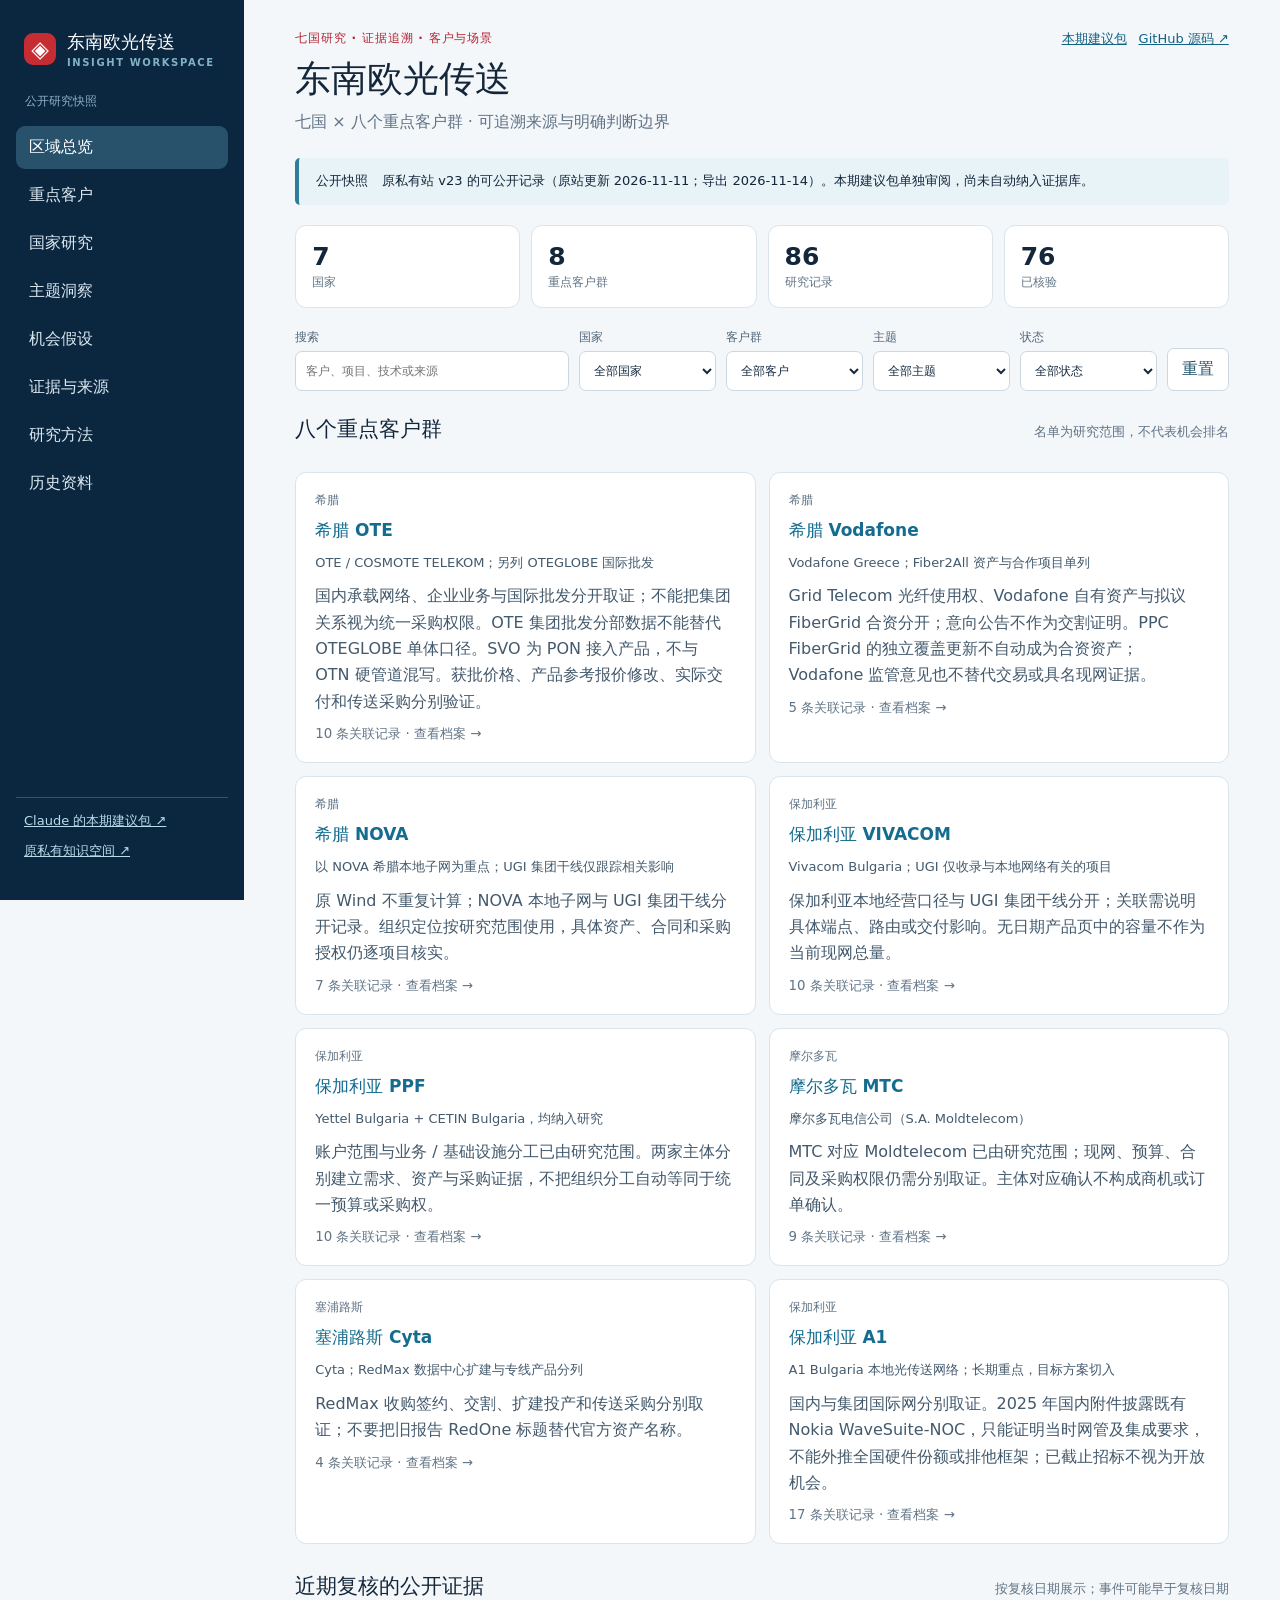
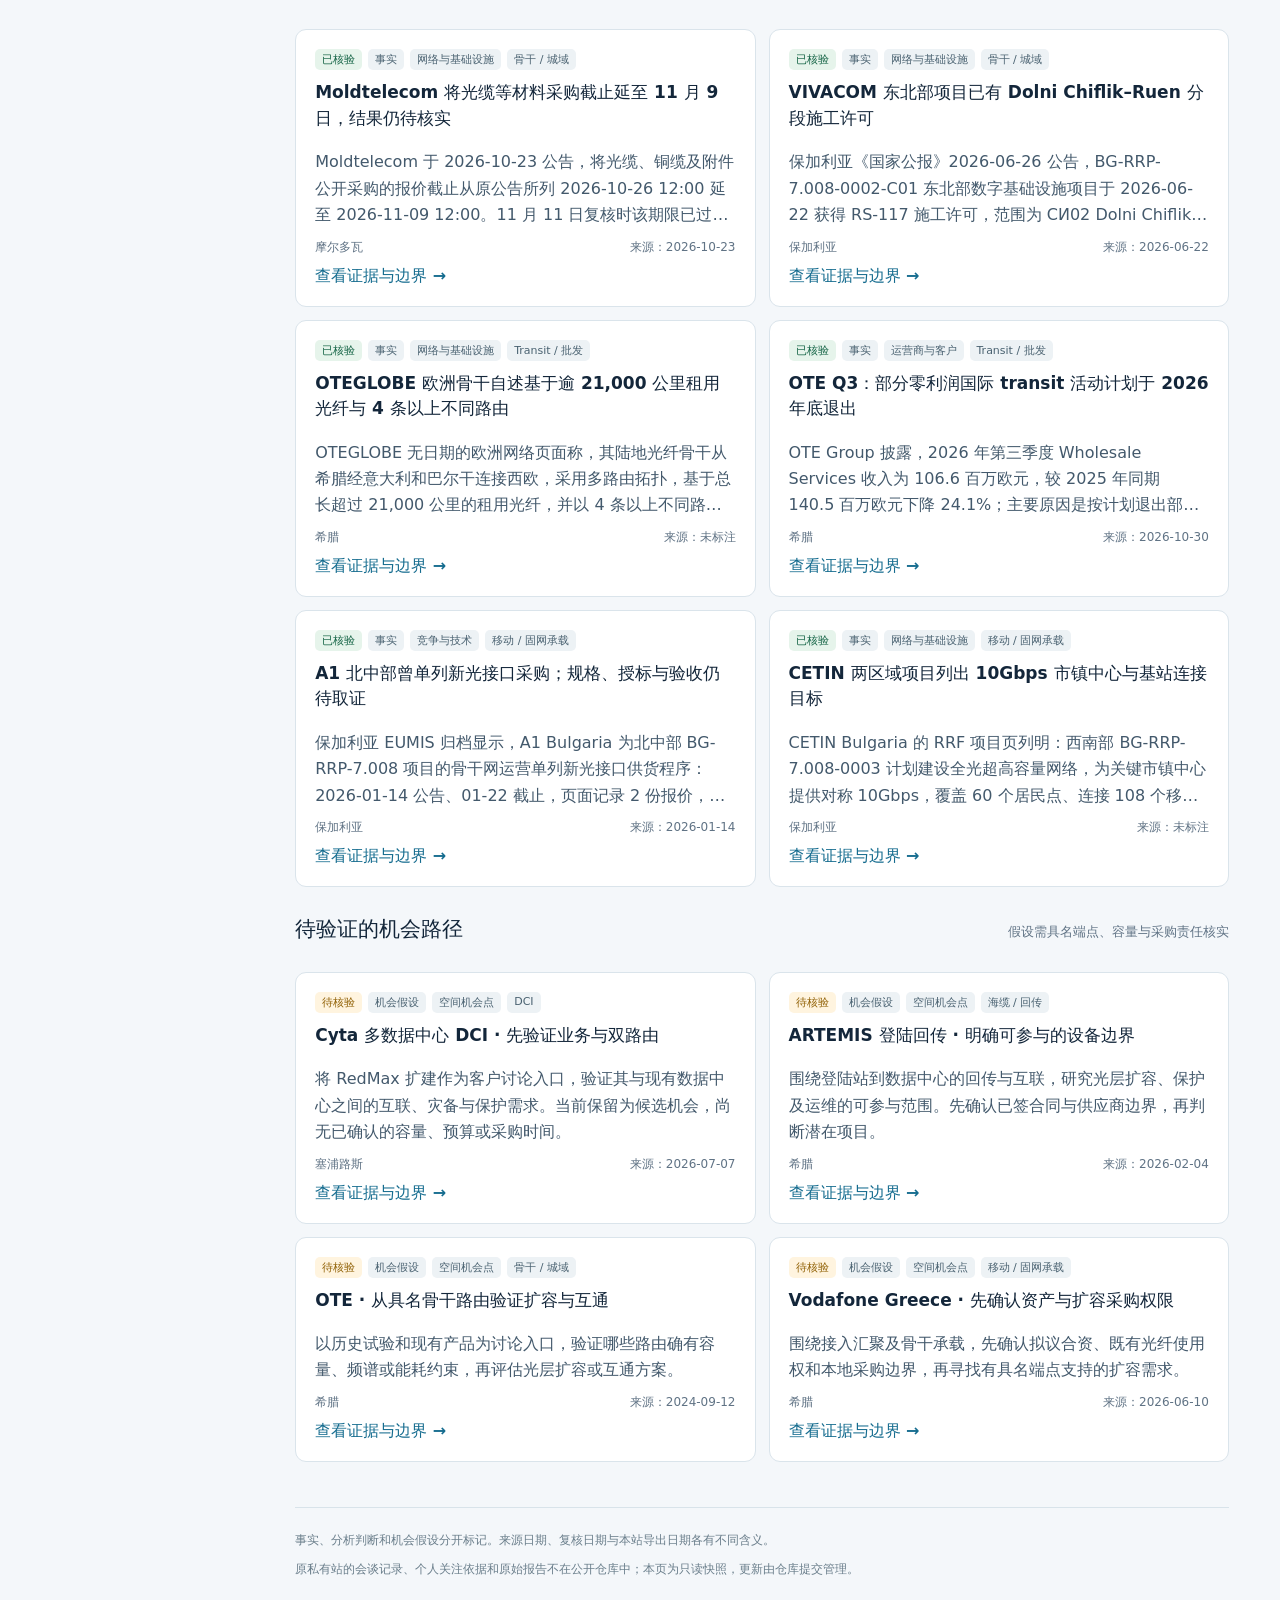
==== docs/knowledge/index.html @ 8187e867 "ChatGPT: export public Site v23 research to Pages subsite Add 86 public-source insights, seven-count" ====
<!doctype html>
<html lang="zh-CN">
<head>
  <meta charset="utf-8">
  <meta name="viewport" content="width=device-width, initial-scale=1">
  <meta name="theme-color" content="#0b2740">
  <title>东南欧光传送 · 公开研究库</title>
  <meta name="description" content="东南欧七国光传送市场、八个重点客户群、来源证据与机会假设。">
  <link rel="stylesheet" href="./styles.css">
  <script type="module" src="./app.js"></script>
</head>
<body>
  <a class="skip-link" href="#content">跳到内容</a>
  <div class="shell">
    <aside class="sidebar" aria-label="研究导航">
      <a class="brand" href="./"><span class="brand-symbol">◈</span><span>东南欧光传送<small>INSIGHT WORKSPACE</small></span></a>
      <p class="sidebar-caption">公开研究快照</p>
      <nav id="nav"></nav>
      <div class="sidebar-bottom">
        <a href="../">Claude 的本期建议包 ↗</a>
        <a href="https://see-optical-intelligence.zmh8901.chatgpt.site/" target="_blank" rel="noopener noreferrer">原私有知识空间 ↗</a>
      </div>
    </aside>
    <main id="content" tabindex="-1">
      <header class="masthead">
        <div><p class="eyebrow">七国研究 · 证据追溯 · 客户与场景</p><h1 id="page-title">东南欧光传送</h1><p id="page-subtitle" class="muted"></p></div>
        <div class="top-links"><a href="../">本期建议包</a><a href="https://github.com/Purple-Sunshine-Harry/see-search" target="_blank" rel="noopener noreferrer">GitHub 源码 ↗</a></div>
      </header>
      <div class="notice" role="note"><strong>公开快照</strong><span id="snapshot-note">正在载入研究记录…</span></div>
      <section class="metrics" id="metrics" aria-label="研究概况"></section>
      <section class="toolbar" aria-label="筛选研究记录">
        <label class="search-label">搜索<input id="search" type="search" placeholder="客户、项目、技术或来源" autocomplete="off"></label>
        <label>国家<select id="country"></select></label>
        <label>客户群<select id="account"></select></label>
        <label>主题<select id="topic"></select></label>
        <label>状态<select id="status"></select></label>
        <button id="reset" class="reset" type="button">重置</button>
      </section>
      <div id="content-body" aria-live="polite"></div>
      <footer><p>事实、分析判断和机会假设分开标记。来源日期、复核日期与本站导出日期各有不同含义。</p><p>原私有站的会谈记录、个人关注依据和原始报告不在公开仓库中；本页为只读快照，更新由仓库提交管理。</p></footer>
    </main>
  </div>
  <dialog id="detail" aria-labelledby="detail-title"><div id="detail-body"></div><form method="dialog"><button class="close" type="submit">关闭</button></form></dialog>
  <noscript><p class="nojs">本研究库需要 JavaScript 才能显示筛选和条目。结构化数据可直接查看 <a href="./data.json">data.json</a>。</p></noscript>
</body>
</html>
---- docs/knowledge/styles.css ----
:root{font-family:"Microsoft YaHei","PingFang SC",system-ui,sans-serif;color:#13263a;background:#f4f7fa;font-synthesis:none}
*{box-sizing:border-box}body{margin:0}button,input,select{font:inherit}button{cursor:pointer}a{color:#126284}a:focus-visible,button:focus-visible,input:focus-visible,select:focus-visible{outline:3px solid #50a8c7;outline-offset:2px}.skip-link{position:absolute;top:-60px;left:8px;z-index:8;background:#fff;padding:9px}.skip-link:focus{top:8px}.shell{display:grid;grid-template-columns:244px minmax(0,1fr);min-height:100vh}.sidebar{background:#0b2740;color:#dce9f1;padding:26px 16px;display:flex;flex-direction:column;gap:16px;position:sticky;top:0;height:100vh}.brand{display:flex;align-items:center;gap:11px;color:white;text-decoration:none;font-size:18px;font-weight:700;padding:4px 8px}.brand small{display:block;color:#82b1c6;font-size:10px;letter-spacing:.16em;margin-top:3px}.brand-symbol{display:grid;place-items:center;width:32px;height:32px;border-radius:9px;background:#c52d32;color:white;font-size:23px}.sidebar-caption{color:#8fb0c1;font-size:12px;margin:5px 9px 0}.sidebar nav{display:grid;gap:5px}.sidebar nav button{border:0;background:transparent;color:#dce9f1;text-align:left;border-radius:9px;padding:11px 13px;width:100%}.sidebar nav button.active,.sidebar nav button:hover{background:#28516c;color:white}.sidebar-bottom{margin-top:auto;border-top:1px solid #34536a;padding:14px 8px;display:grid;gap:12px;font-size:13px}.sidebar-bottom a{color:#b9dce9}main{width:100%;max-width:1440px;margin:0 auto;padding:30px clamp(18px,4vw,55px)}.masthead{display:flex;justify-content:space-between;gap:20px;align-items:start}.eyebrow{color:#b22534;font-weight:700;letter-spacing:.07em;font-size:12px;margin:0 0 8px}h1{font-size:clamp(26px,3vw,36px);margin:0 0 8px}h2{font-size:21px;margin:0 0 15px}h3{font-size:17px;margin:0 0 8px}.muted{color:#607385}#page-subtitle{margin:0 0 25px}.top-links{display:flex;gap:12px;align-items:center;flex-wrap:wrap;font-size:13px}.top-links a{white-space:nowrap}.notice{display:flex;gap:14px;align-items:start;background:#e8f3f7;border-left:4px solid #317c9b;border-radius:5px;padding:13px 17px;margin:0 0 20px;font-size:13px;line-height:1.6}.notice strong{white-space:nowrap}.metrics{display:grid;grid-template-columns:repeat(4,minmax(0,1fr));gap:11px;margin-bottom:21px}.metric{background:white;border:1px solid #dae4eb;border-radius:11px;padding:16px}.metric b{display:block;font-size:25px;font-variant-numeric:tabular-nums}.metric span{color:#617486;font-size:12px}.toolbar{display:grid;grid-template-columns:minmax(190px,2fr) repeat(4,minmax(115px,1fr)) auto;gap:10px;align-items:end;margin:0 0 24px}.toolbar label{display:grid;gap:5px;color:#516579;font-size:12px}.toolbar input,.toolbar select{height:40px;width:100%;border:1px solid #cbd8e1;border-radius:7px;background:white;color:#172b40;padding:0 10px;min-width:0}.reset,.secondary{background:white;border:1px solid #cbd8e1;border-radius:7px;color:#23556c;padding:10px 14px}.section-head{display:flex;align-items:baseline;justify-content:space-between;gap:10px;margin:10px 0 14px}.section-head p{margin:0;color:#607385;font-size:13px}.grid{display:grid;grid-template-columns:repeat(2,minmax(0,1fr));gap:13px}.card,.panel{background:white;border:1px solid #dae4eb;border-radius:11px;padding:19px;min-width:0}.card{display:flex;flex-direction:column;gap:10px}.card p,.panel p{margin:0;color:#43596c;line-height:1.65}.card-top{display:flex;gap:8px;justify-content:space-between;align-items:start}.tags{display:flex;flex-wrap:wrap;gap:6px}.tag{border-radius:5px;padding:3px 7px;background:#edf2f5;color:#4a6271;font-size:11px}.tag.verified{color:#136344;background:#e6f4eb}.tag.pending{color:#906004;background:#fff4df}.tag.inference{color:#694a85;background:#f2ebf7}.tag.conflict{color:#9a473b;background:#fff0ea}.card small{color:#617486}.card button{background:transparent;color:#156c8f;border:0;text-align:left;padding:0;font-weight:600;align-self:flex-start}.card button:hover{text-decoration:underline}.account-button{display:block;border:0;background:none;text-align:left;padding:0;color:#15374c;font-size:17px;font-weight:700}.account-button:hover{text-decoration:underline}.account-country{font-size:12px;color:#607385}.panel{margin-bottom:14px}.panel ul{margin:9px 0 0;padding-left:20px;color:#43596c;line-height:1.65}.panel li+li{margin-top:6px}.two-col{display:grid;grid-template-columns:repeat(2,minmax(0,1fr));gap:13px}.empty{background:#fff;border:1px dashed #bdced8;border-radius:10px;padding:27px;color:#607385}.source{font-size:12px;color:#607385;margin-top:auto}.source a{overflow-wrap:anywhere}.account-summary{font-size:13px;color:#4d6577}.section{margin-bottom:28px}.country-card{cursor:pointer}.country-card strong{font-size:25px;color:#b42e36}.country-card:hover,.card:focus-within{border-color:#94b4c5}.record{min-height:210px}.record h3{line-height:1.5}.record .summary{display:-webkit-box;-webkit-line-clamp:3;-webkit-box-orient:vertical;overflow:hidden}.record-meta{display:flex;justify-content:space-between;gap:10px;align-items:center;font-size:12px;color:#607385;margin-top:auto}.split-list{display:grid;gap:9px}.split-list button{background:white;border:1px solid #dae4eb;border-radius:8px;text-align:left;padding:13px 16px;color:#28475e}.split-list button:hover{border-color:#6aa2b7}footer{border-top:1px solid #d8e3ea;margin-top:45px;padding-top:12px;font-size:12px;color:#6a7e8b}dialog{width:min(800px,calc(100vw - 25px));max-height:88vh;border:1px solid #bdced9;border-radius:12px;padding:24px;box-shadow:0 28px 75px #10283955}dialog::backdrop{background:#0b2740aa}dialog h2{padding-right:20px}dialog section{padding:14px 0;border-top:1px solid #e2e9ee;line-height:1.7}dialog section h3{font-size:14px;margin:0 0 5px;color:#3d5d71}dialog section p{margin:0;white-space:pre-wrap}dialog dl{display:grid;grid-template-columns:140px 1fr;gap:7px 12px;margin:12px 0}dialog dt{color:#64798a}dialog dd{margin:0;overflow-wrap:anywhere}dialog .close{background:#0e5774;border:0;border-radius:7px;color:white;padding:9px 18px;float:right}dialog form{position:sticky;bottom:-24px;background:white;padding:12px 0;min-height:55px}.error{border-color:#dc928d;color:#8a322b}.nojs{padding:20px}
@media(max-width:1100px){.toolbar{grid-template-columns:repeat(3,minmax(0,1fr))}.search-label{grid-column:span 2}.metrics{grid-template-columns:repeat(2,1fr)}}
@media(max-width:760px){.shell{display:block}.sidebar{height:auto;position:static;padding:13px;gap:8px}.brand{font-size:16px}.sidebar-caption,.sidebar-bottom{display:none}.sidebar nav{display:flex;overflow-x:auto;white-space:nowrap}.sidebar nav button{width:auto;padding:8px 11px}main{padding:22px 15px}.masthead{display:block}.top-links{margin-bottom:18px}.toolbar{grid-template-columns:repeat(2,minmax(0,1fr))}.search-label{grid-column:span 2}.grid,.two-col{grid-template-columns:1fr}.metrics{grid-template-columns:repeat(2,1fr)}dialog{padding:17px}dialog dl{grid-template-columns:1fr;gap:2px}dialog dd{margin-bottom:7px}}
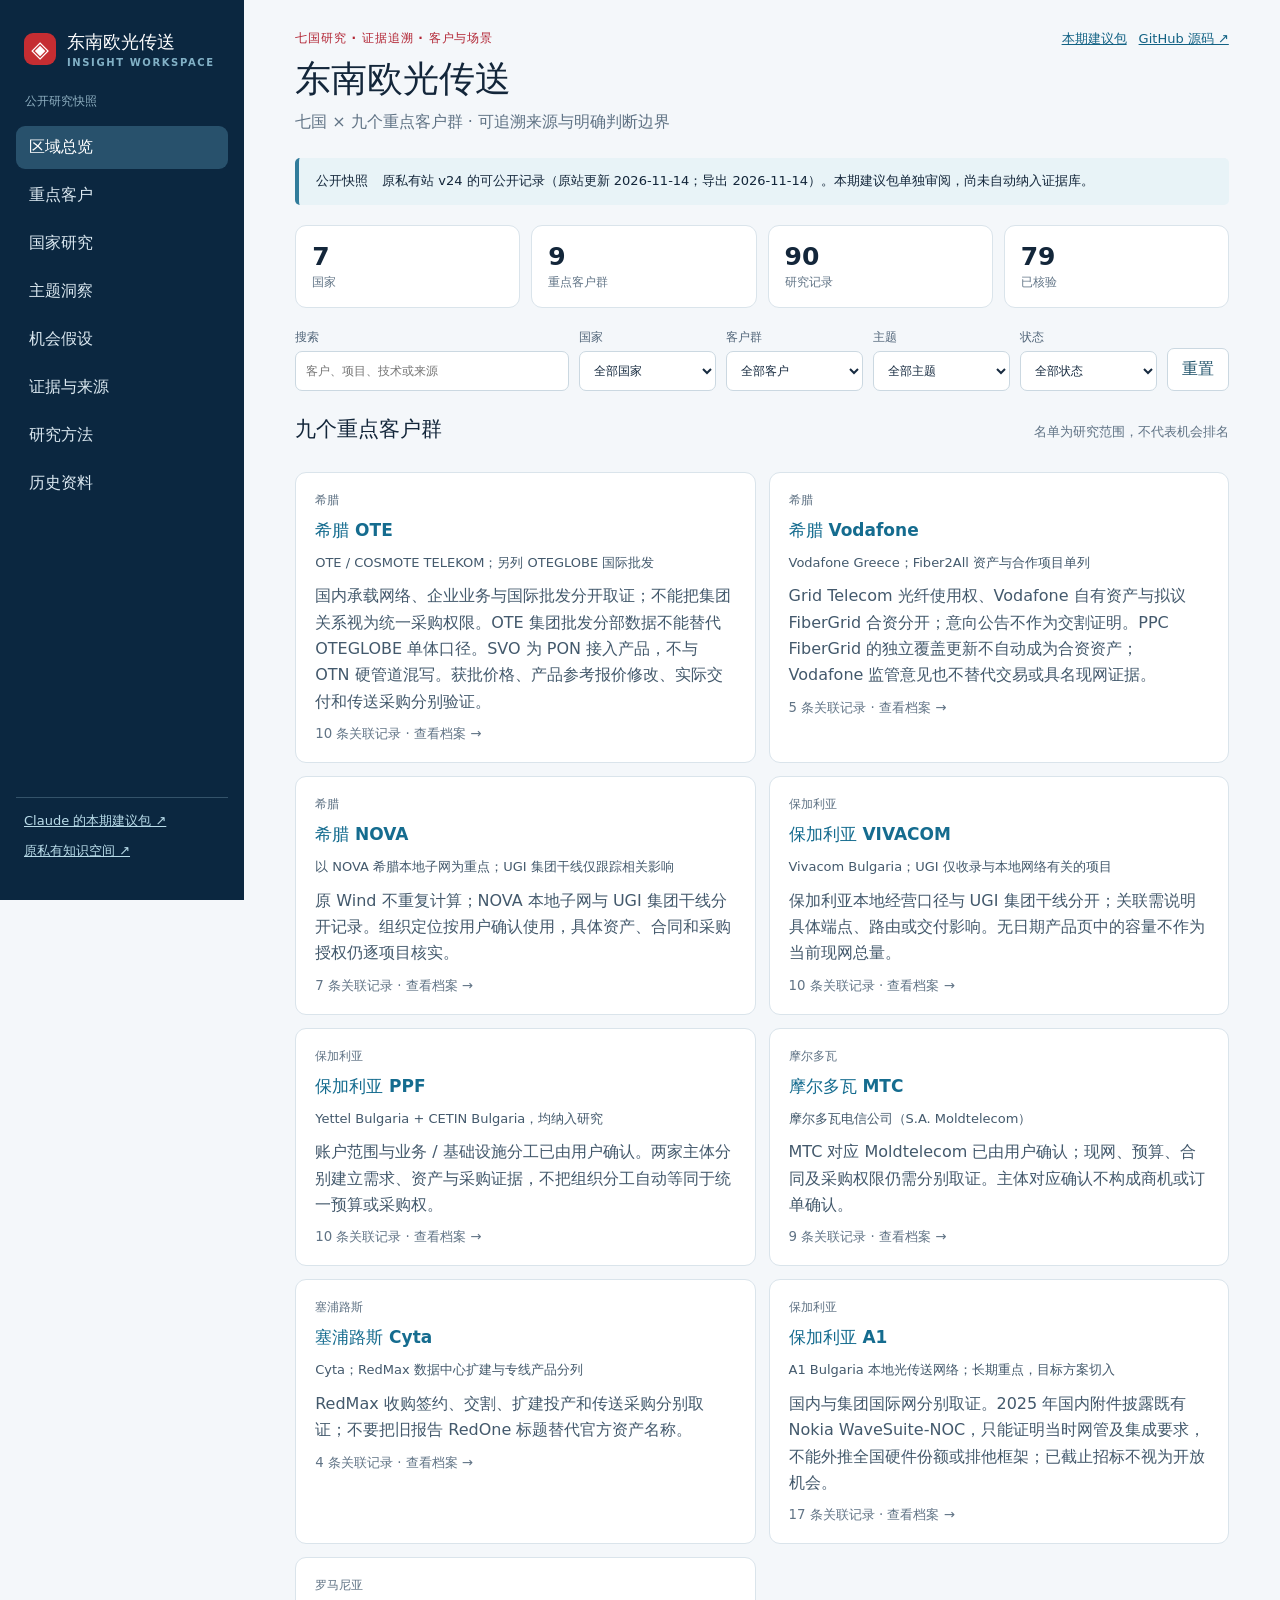
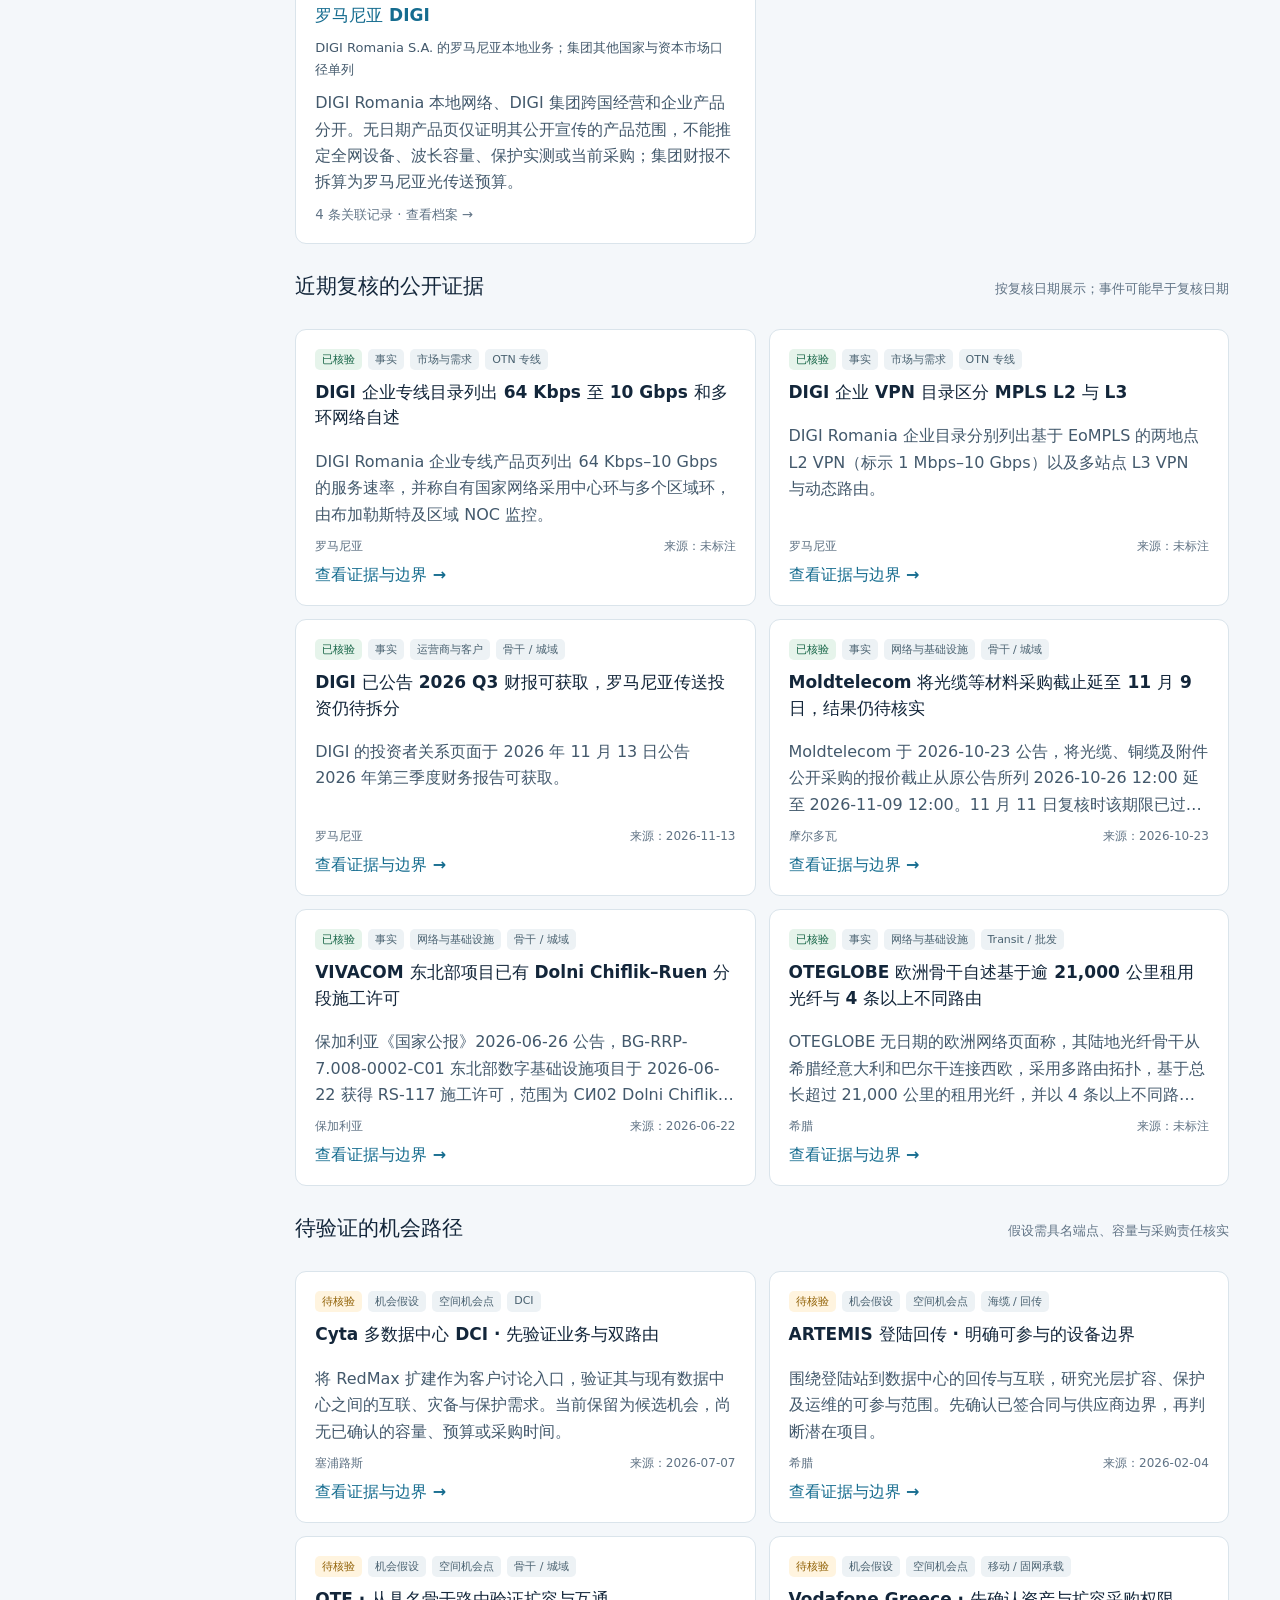
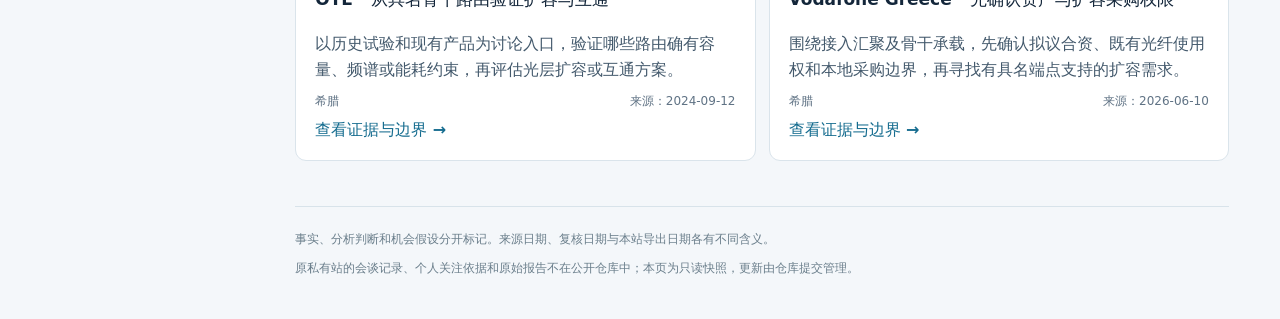
==== commit 509c7c25: "ChatGPT: add DIGI as ninth public research account" ====
--- a/docs/knowledge/index.html
+++ b/docs/knowledge/index.html
@@ -5,7 +5,7 @@
   <meta name="viewport" content="width=device-width, initial-scale=1">
   <meta name="theme-color" content="#0b2740">
   <title>东南欧光传送 · 公开研究库</title>
-  <meta name="description" content="东南欧七国光传送市场、八个重点客户群、来源证据与机会假设。">
+  <meta name="description" content="东南欧七国光传送市场、九个重点客户群、来源证据与机会假设。">
   <link rel="stylesheet" href="./styles.css">
   <script type="module" src="./app.js"></script>
 </head>
